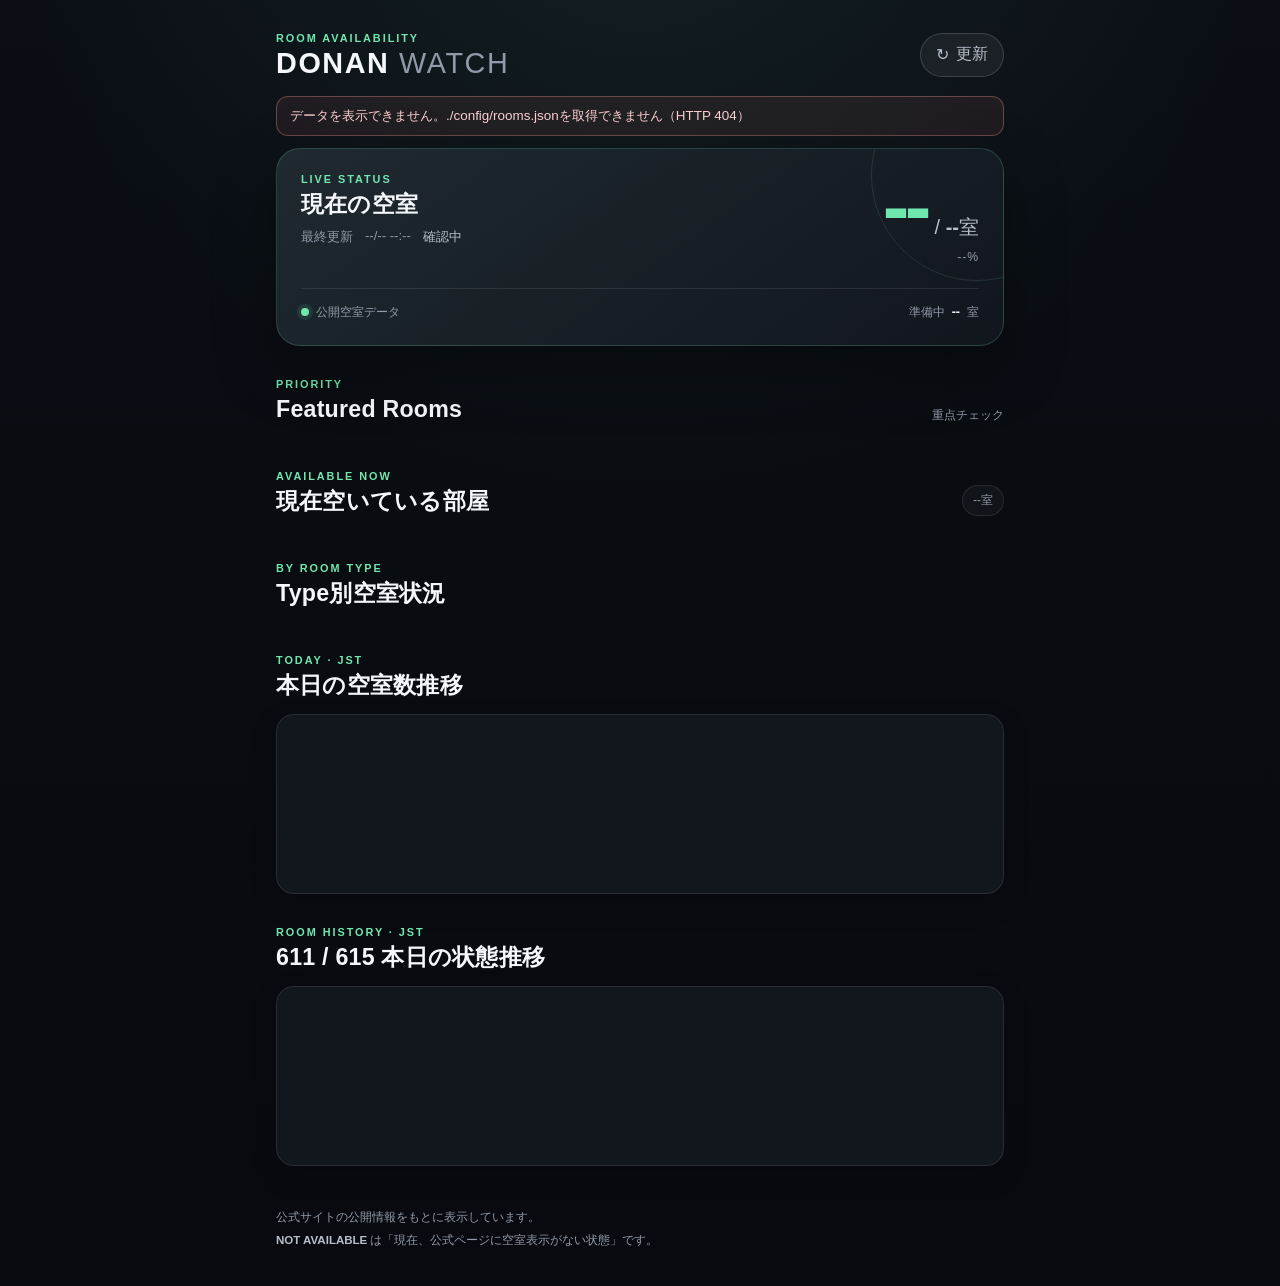
==== web/index.html @ cbb5644d "feat: add phase 4 mobile dashboard" ====
<!doctype html>
<html lang="ja">
  <head>
    <meta charset="utf-8">
    <meta name="viewport" content="width=device-width, initial-scale=1, viewport-fit=cover">
    <meta name="theme-color" content="#0a0d12">
    <meta name="color-scheme" content="dark">
    <meta name="apple-mobile-web-app-capable" content="yes">
    <meta name="apple-mobile-web-app-status-bar-style" content="black-translucent">
    <meta name="description" content="ホテル アイリーンドナン町田の公開空室データを確認する個人用ダッシュボード">
    <meta property="og:title" content="DONAN WATCH">
    <meta property="og:description" content="現在の空室と本日の推移を、スマートフォンからすばやく確認。">
    <meta property="og:type" content="website">
    <title>DONAN WATCH</title>
    <link rel="icon" href="./favicon.svg" type="image/svg+xml">
    <link rel="stylesheet" href="./styles.css">
  </head>
  <body>
    <div class="ambient ambient-one" aria-hidden="true"></div>
    <div class="ambient ambient-two" aria-hidden="true"></div>

    <header class="site-header">
      <div>
        <p class="eyebrow">ROOM AVAILABILITY</p>
        <h1>DONAN <span>WATCH</span></h1>
      </div>
      <button class="refresh-button" id="refresh-button" type="button" aria-label="最新データに更新">
        <span aria-hidden="true">↻</span>
        更新
      </button>
    </header>

    <main>
      <div class="status-message" id="status-message" role="status" aria-live="polite">データを読み込んでいます…</div>

      <section class="hero-card" aria-labelledby="availability-heading">
        <div class="hero-copy">
          <p class="section-kicker">LIVE STATUS</p>
          <h2 id="availability-heading">現在の空室</h2>
          <p class="update-line">
            最終更新 <time id="updated-at">--/-- --:--</time>
            <span id="elapsed-time">確認中</span>
          </p>
        </div>
        <div class="availability-total" aria-live="polite">
          <strong id="available-count">--</strong>
          <span>/ <b id="total-rooms">--</b>室</span>
          <small id="availability-rate">--%</small>
        </div>
        <div class="hero-meta">
          <span><i class="status-dot" aria-hidden="true"></i>公開空室データ</span>
          <span>準備中 <b id="preparing-count">--</b>室</span>
        </div>
      </section>

      <section class="dashboard-section" aria-labelledby="featured-heading">
        <div class="section-heading">
          <div>
            <p class="section-kicker">PRIORITY</p>
            <h2 id="featured-heading">Featured Rooms</h2>
          </div>
          <p>重点チェック</p>
        </div>
        <div class="featured-grid" id="featured-rooms" aria-live="polite"></div>
      </section>

      <section class="dashboard-section" aria-labelledby="available-heading">
        <div class="section-heading">
          <div>
            <p class="section-kicker">AVAILABLE NOW</p>
            <h2 id="available-heading">現在空いている部屋</h2>
          </div>
          <span class="count-pill" id="room-count-pill">--室</span>
        </div>
        <div class="room-grid" id="available-rooms"></div>
      </section>

      <section class="dashboard-section" aria-labelledby="type-heading">
        <div class="section-heading">
          <div>
            <p class="section-kicker">BY ROOM TYPE</p>
            <h2 id="type-heading">Type別空室状況</h2>
          </div>
        </div>
        <div class="type-grid" id="type-summary"></div>
      </section>

      <section class="dashboard-section" aria-labelledby="trend-heading">
        <div class="section-heading">
          <div>
            <p class="section-kicker">TODAY · JST</p>
            <h2 id="trend-heading">本日の空室数推移</h2>
          </div>
        </div>
        <div class="chart-card" id="availability-chart"></div>
      </section>

      <section class="dashboard-section" aria-labelledby="timeline-heading">
        <div class="section-heading">
          <div>
            <p class="section-kicker">ROOM HISTORY · JST</p>
            <h2 id="timeline-heading">611 / 615 本日の状態推移</h2>
          </div>
        </div>
        <div class="timeline-card" id="featured-timeline"></div>
      </section>
    </main>

    <footer>
      <p>公式サイトの公開情報をもとに表示しています。</p>
      <p><strong>NOT AVAILABLE</strong> は「現在、公式ページに空室表示がない状態」です。</p>
    </footer>

    <noscript>このダッシュボードの表示にはJavaScriptが必要です。</noscript>
    <script type="module" src="./app.js"></script>
  </body>
</html>
---- web/styles.css ----
:root {
  color-scheme: dark;
  --bg: #090c11;
  --surface: rgba(20, 25, 33, 0.9);
  --surface-strong: #171d26;
  --surface-soft: #11161e;
  --line: rgba(255, 255, 255, 0.09);
  --line-strong: rgba(255, 255, 255, 0.15);
  --text: #f5f7fa;
  --muted: #909aa9;
  --muted-strong: #b6bfca;
  --accent: #71e7b0;
  --accent-strong: #38d895;
  --accent-soft: rgba(84, 224, 163, 0.12);
  --warning: #f1c978;
  --inactive: #8590a0;
  --danger: #ff8c8c;
  --radius-lg: 24px;
  --radius-md: 18px;
  --radius-sm: 12px;
  --shadow: 0 22px 60px rgba(0, 0, 0, 0.34);
  --page-width: 760px;
}

* {
  box-sizing: border-box;
}

html {
  min-width: 320px;
  background: var(--bg);
  font-family: -apple-system, BlinkMacSystemFont, "Helvetica Neue", "Hiragino Sans", "Yu Gothic UI", sans-serif;
  -webkit-text-size-adjust: 100%;
}

body {
  min-width: 320px;
  min-height: 100vh;
  margin: 0;
  overflow-x: hidden;
  background:
    radial-gradient(circle at 50% -10%, rgba(60, 119, 102, 0.16), transparent 40%),
    linear-gradient(180deg, #0b0f15 0%, var(--bg) 34%, #080a0f 100%);
  color: var(--text);
}

button,
input,
select {
  font: inherit;
}

button {
  color: inherit;
}

.ambient {
  position: fixed;
  z-index: -1;
  width: 260px;
  height: 260px;
  border-radius: 50%;
  filter: blur(100px);
  opacity: 0.11;
  pointer-events: none;
}

.ambient-one {
  top: 8%;
  right: -140px;
  background: var(--accent);
}

.ambient-two {
  bottom: 20%;
  left: -170px;
  background: #6684ff;
}

.site-header,
main,
footer {
  width: min(100%, var(--page-width));
  margin-inline: auto;
  padding-left: max(16px, env(safe-area-inset-left));
  padding-right: max(16px, env(safe-area-inset-right));
}

.site-header {
  display: flex;
  align-items: center;
  justify-content: space-between;
  gap: 16px;
  padding-top: max(22px, env(safe-area-inset-top));
  padding-bottom: 18px;
}

.eyebrow,
.section-kicker {
  margin: 0 0 5px;
  color: var(--accent);
  font-size: 0.68rem;
  font-weight: 800;
  letter-spacing: 0.18em;
}

h1,
h2,
p {
  margin-top: 0;
}

h1 {
  margin-bottom: 0;
  font-size: clamp(1.35rem, 7vw, 1.8rem);
  line-height: 1;
  letter-spacing: 0.055em;
}

h1 span {
  color: var(--muted);
  font-weight: 400;
}

h2 {
  margin-bottom: 0;
  font-size: clamp(1.14rem, 5vw, 1.45rem);
  line-height: 1.25;
  letter-spacing: 0.01em;
}

.refresh-button {
  display: inline-flex;
  min-height: 44px;
  align-items: center;
  gap: 7px;
  padding: 0 15px;
  border: 1px solid var(--line-strong);
  border-radius: 999px;
  background: rgba(255, 255, 255, 0.055);
  color: var(--muted-strong);
  cursor: pointer;
  transition: background 160ms ease, border-color 160ms ease, transform 160ms ease;
}

.refresh-button:hover,
.refresh-button:focus-visible {
  border-color: rgba(113, 231, 176, 0.55);
  background: var(--accent-soft);
  color: var(--text);
}

.refresh-button:active {
  transform: scale(0.97);
}

.refresh-button[disabled] {
  cursor: wait;
  opacity: 0.55;
}

.status-message {
  margin-bottom: 12px;
  padding: 10px 13px;
  border: 1px solid var(--line);
  border-radius: var(--radius-sm);
  background: rgba(255, 255, 255, 0.035);
  color: var(--muted-strong);
  font-size: 0.84rem;
}

.status-message:empty {
  display: none;
}

.status-message.error {
  border-color: rgba(255, 140, 140, 0.35);
  background: rgba(255, 140, 140, 0.08);
  color: #ffd1d1;
}

.hero-card {
  position: relative;
  display: grid;
  grid-template-columns: 1fr auto;
  gap: 24px 16px;
  overflow: hidden;
  padding: 24px;
  border: 1px solid rgba(113, 231, 176, 0.2);
  border-radius: var(--radius-lg);
  background:
    linear-gradient(145deg, rgba(31, 42, 48, 0.96), rgba(17, 22, 30, 0.96)),
    var(--surface);
  box-shadow: var(--shadow);
}

.hero-card::after {
  position: absolute;
  top: -80px;
  right: -80px;
  width: 210px;
  height: 210px;
  border: 1px solid rgba(113, 231, 176, 0.13);
  border-radius: 50%;
  content: "";
}

.hero-copy,
.availability-total,
.hero-meta {
  position: relative;
  z-index: 1;
}

.update-line {
  display: flex;
  flex-wrap: wrap;
  gap: 6px 12px;
  margin: 9px 0 0;
  color: var(--muted);
  font-size: 0.82rem;
}

.update-line span {
  color: var(--muted-strong);
}

.availability-total {
  display: grid;
  grid-template-columns: auto auto;
  align-content: center;
  align-items: baseline;
  text-align: right;
}

.availability-total strong {
  color: var(--accent);
  font-size: clamp(3.15rem, 16vw, 5rem);
  font-weight: 750;
  line-height: 0.85;
  letter-spacing: -0.06em;
}

.availability-total span {
  margin-left: 8px;
  color: var(--muted-strong);
  font-size: clamp(1rem, 4vw, 1.25rem);
}

.availability-total small {
  grid-column: 1 / -1;
  margin-top: 9px;
  color: var(--muted);
  font-size: 0.76rem;
  letter-spacing: 0.08em;
}

.hero-meta {
  display: flex;
  grid-column: 1 / -1;
  flex-wrap: wrap;
  justify-content: space-between;
  gap: 10px 16px;
  padding-top: 15px;
  border-top: 1px solid var(--line);
  color: var(--muted);
  font-size: 0.78rem;
}

.hero-meta span {
  display: inline-flex;
  align-items: center;
  gap: 7px;
}

.hero-meta b {
  color: var(--text);
}

.status-dot {
  width: 8px;
  height: 8px;
  border-radius: 50%;
  background: var(--accent);
  box-shadow: 0 0 0 4px rgba(113, 231, 176, 0.1);
}

.dashboard-section {
  margin-top: 32px;
}

.section-heading {
  display: flex;
  align-items: flex-end;
  justify-content: space-between;
  gap: 16px;
  margin-bottom: 14px;
}

.section-heading > p,
.section-heading > span {
  margin: 0;
  color: var(--muted);
  font-size: 0.76rem;
}

.featured-grid {
  display: grid;
  grid-template-columns: repeat(3, minmax(0, 1fr));
  gap: 10px;
}

.featured-card,
.room-card,
.type-card,
.chart-card,
.timeline-card {
  border: 1px solid var(--line);
  background: var(--surface);
  box-shadow: 0 10px 28px rgba(0, 0, 0, 0.16);
}

.chart-card svg {
  display: block;
  width: 100%;
  height: auto;
  overflow: visible;
}

.chart-grid-line {
  stroke: rgba(255, 255, 255, 0.08);
  stroke-width: 1;
}

.chart-axis-label,
.chart-time-label {
  fill: var(--muted);
  font-family: inherit;
  font-size: 12px;
}

.chart-line {
  fill: none;
  stroke: var(--accent);
  stroke-linecap: round;
  stroke-linejoin: round;
  stroke-width: 3;
  vector-effect: non-scaling-stroke;
}

.chart-dot {
  fill: var(--surface-strong);
  stroke: var(--accent);
  stroke-width: 3;
  vector-effect: non-scaling-stroke;
}

.data-note {
  margin: 6px 0 0;
  color: var(--muted);
  font-size: 0.76rem;
  text-align: center;
}

.timeline-card {
  padding: 0;
}

.timeline-scroll {
  max-width: 100%;
  overflow-x: auto;
  overscroll-behavior-inline: contain;
  scrollbar-color: var(--line-strong) transparent;
  -webkit-overflow-scrolling: touch;
}

.timeline-scroll:focus-visible {
  outline: 2px solid var(--accent);
  outline-offset: -3px;
}

.timeline-grid {
  display: grid;
  grid-template-columns: 68px repeat(var(--timeline-count), 68px);
  min-width: max-content;
}

.timeline-grid > * {
  display: flex;
  min-height: 54px;
  align-items: center;
  justify-content: center;
  border-right: 1px solid var(--line);
  border-bottom: 1px solid var(--line);
}

.timeline-corner,
.timeline-room {
  position: sticky;
  left: 0;
  z-index: 2;
  background: #171d26;
}

.timeline-corner,
.timeline-time {
  min-height: 42px;
  color: var(--muted);
  font-size: 0.68rem;
}

.timeline-room {
  color: var(--text);
  font-size: 1rem;
}

.timeline-status {
  flex-direction: column;
  gap: 3px;
  color: var(--inactive);
  font-size: 0.6rem;
}

.timeline-status i {
  font-size: 1.06rem;
  font-style: normal;
  font-weight: 800;
}

.timeline-status.available {
  background: rgba(113, 231, 176, 0.055);
  color: var(--accent);
}

.featured-card {
  min-width: 0;
  padding: 16px 12px;
  border-radius: var(--radius-md);
}

.featured-card.available {
  border-color: rgba(113, 231, 176, 0.35);
  background: linear-gradient(160deg, rgba(50, 100, 79, 0.32), var(--surface));
}

.room-number {
  display: block;
  margin-bottom: 5px;
  font-size: clamp(1.5rem, 8vw, 2rem);
  line-height: 1;
  letter-spacing: 0.01em;
}

.room-type {
  color: var(--muted);
  font-size: 0.74rem;
}

.state-badge {
  display: inline-flex;
  min-height: 25px;
  align-items: center;
  gap: 5px;
  max-width: 100%;
  margin-top: 14px;
  color: var(--inactive);
  font-size: clamp(0.58rem, 2.7vw, 0.68rem);
  font-weight: 800;
  letter-spacing: 0.04em;
}

.state-badge::before {
  width: 7px;
  height: 7px;
  flex: 0 0 auto;
  border: 1px solid currentColor;
  border-radius: 50%;
  content: "";
}

.available .state-badge {
  color: var(--accent);
}

.available .state-badge::before {
  border-color: var(--accent);
  background: var(--accent);
}

.room-grid {
  display: grid;
  grid-template-columns: repeat(2, minmax(0, 1fr));
  gap: 10px;
}

.room-card {
  display: flex;
  min-width: 0;
  align-items: center;
  justify-content: space-between;
  gap: 10px;
  padding: 15px 16px;
  border-radius: var(--radius-md);
}

.room-card .room-number {
  margin: 0;
  font-size: 1.35rem;
}

.room-card .room-type {
  padding: 6px 9px;
  border-radius: 999px;
  background: var(--accent-soft);
  color: var(--accent);
  white-space: nowrap;
}

.count-pill {
  padding: 6px 10px;
  border: 1px solid var(--line);
  border-radius: 999px;
  background: rgba(255, 255, 255, 0.035);
}

.type-grid {
  display: grid;
  grid-template-columns: repeat(3, minmax(0, 1fr));
  gap: 9px;
}

.type-card {
  min-width: 0;
  padding: 14px;
  border-radius: var(--radius-sm);
}

.type-card header {
  display: flex;
  align-items: baseline;
  justify-content: space-between;
  gap: 6px;
}

.type-card strong {
  color: var(--muted-strong);
  font-size: 0.82rem;
}

.type-card span {
  color: var(--text);
  font-size: 0.95rem;
  font-weight: 700;
}

.type-bar {
  height: 4px;
  margin-top: 11px;
  overflow: hidden;
  border-radius: 999px;
  background: rgba(255, 255, 255, 0.07);
}

.type-bar i {
  display: block;
  height: 100%;
  border-radius: inherit;
  background: var(--accent);
}

.chart-card,
.timeline-card {
  min-height: 180px;
  padding: 16px;
  overflow: hidden;
  border-radius: var(--radius-md);
}

.empty-state {
  grid-column: 1 / -1;
  margin: 0;
  padding: 24px 16px;
  border: 1px dashed var(--line-strong);
  border-radius: var(--radius-md);
  color: var(--muted);
  text-align: center;
}

footer {
  padding-top: 42px;
  padding-bottom: max(32px, env(safe-area-inset-bottom));
  color: var(--muted);
  font-size: 0.72rem;
  line-height: 1.65;
}

footer p {
  margin-bottom: 4px;
}

footer strong {
  color: var(--muted-strong);
}

noscript {
  display: block;
  padding: 20px;
  color: var(--danger);
  text-align: center;
}

@media (max-width: 420px) {
  .hero-card {
    grid-template-columns: 1fr;
    gap: 20px;
    padding: 21px 18px;
  }

  .availability-total {
    grid-template-columns: auto 1fr;
    justify-content: start;
    text-align: left;
  }

  .hero-meta {
    grid-column: 1;
  }

  .featured-card {
    padding: 15px 10px;
  }

  .type-grid {
    grid-template-columns: repeat(2, minmax(0, 1fr));
  }
}

@media (min-width: 620px) {
  .site-header {
    padding-top: 32px;
  }

  .room-grid {
    grid-template-columns: repeat(3, minmax(0, 1fr));
  }

  .type-grid {
    grid-template-columns: repeat(5, minmax(0, 1fr));
  }
}

@media (prefers-reduced-motion: reduce) {
  *,
  *::before,
  *::after {
    scroll-behavior: auto !important;
    transition-duration: 0.01ms !important;
  }
}
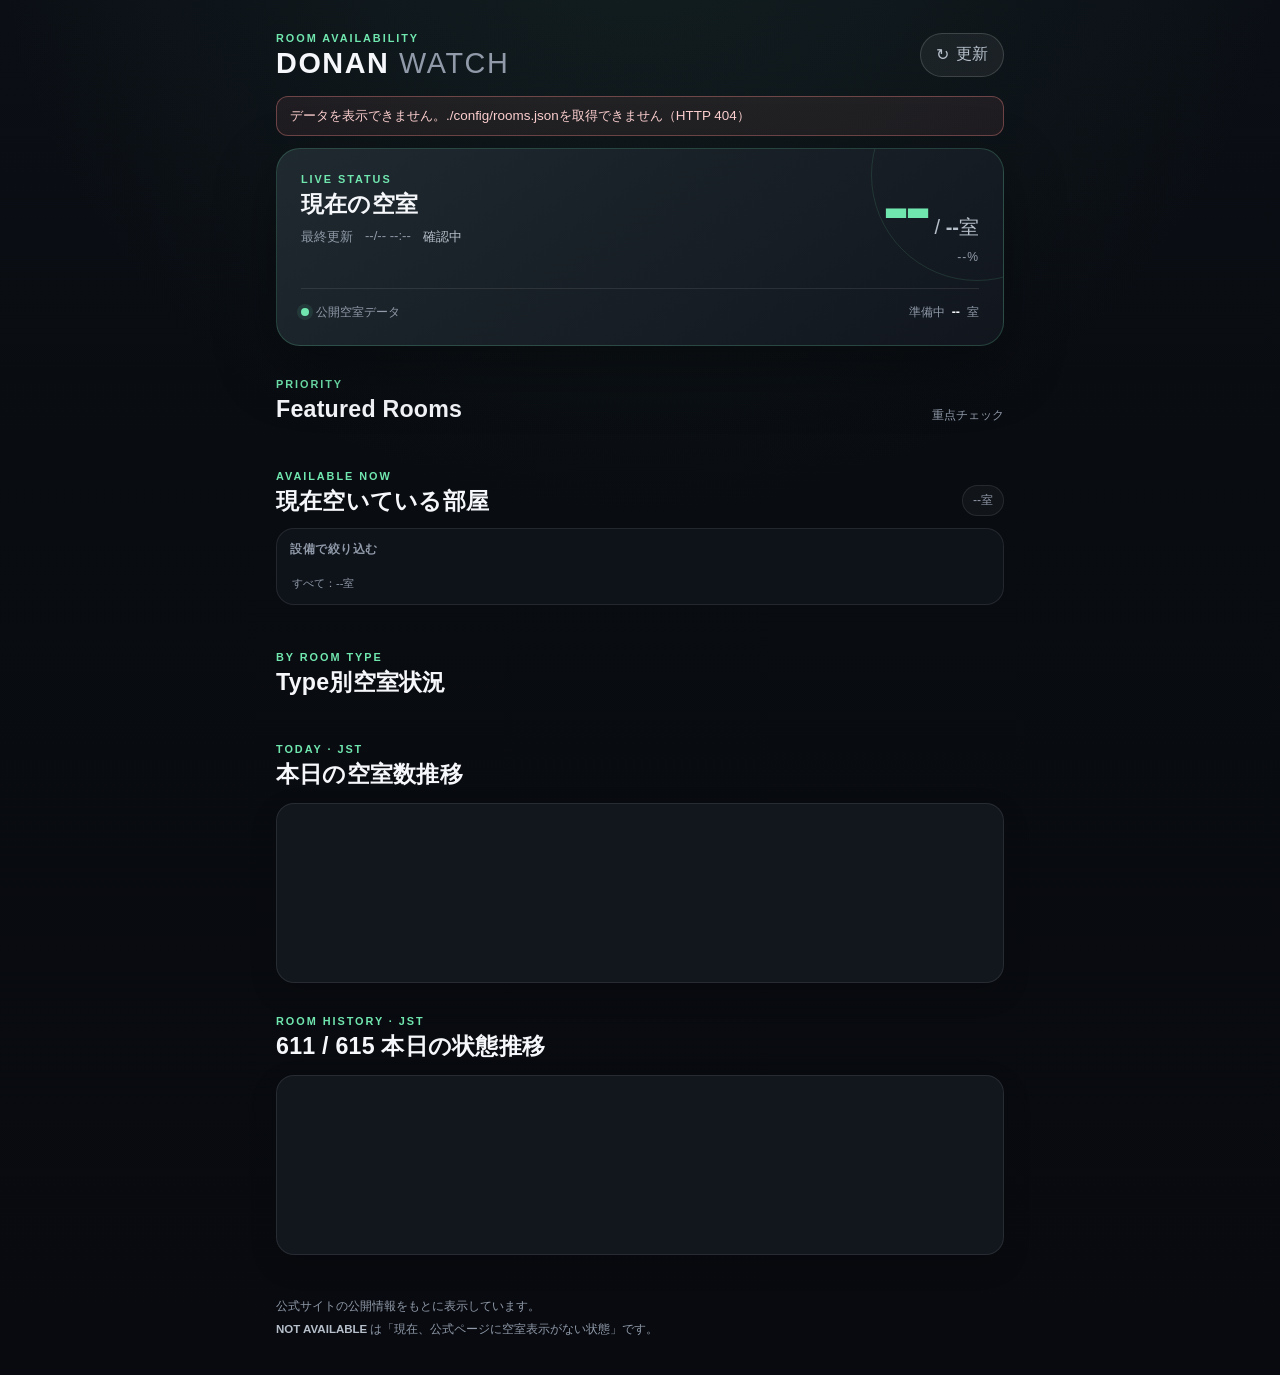
==== commit 9216010e: "feat: add room facility filters and badges" ====
--- a/web/index.html
+++ b/web/index.html
@@ -72,6 +72,16 @@
           </div>
           <span class="count-pill" id="room-count-pill">--室</span>
         </div>
+        <div class="facility-filter-panel">
+          <p class="facility-filter-label" id="facility-filter-label">設備で絞り込む</p>
+          <div
+            class="facility-filters"
+            id="facility-filters"
+            role="group"
+            aria-labelledby="facility-filter-label"
+          ></div>
+          <p class="filter-result-summary" id="filter-result-summary" aria-live="polite">すべて：--室</p>
+        </div>
         <div class="room-grid" id="available-rooms"></div>
       </section>
 
--- a/web/styles.css
+++ b/web/styles.css
@@ -456,6 +456,38 @@
   font-size: 0.74rem;
 }
 
+.facility-chips {
+  display: flex;
+  flex-wrap: wrap;
+  gap: 6px;
+  margin-top: 12px;
+}
+
+.facility-chip {
+  display: inline-flex;
+  min-width: 0;
+  min-height: 25px;
+  align-items: center;
+  gap: 4px;
+  padding: 4px 7px;
+  border: 1px solid rgba(113, 231, 176, 0.16);
+  border-radius: 999px;
+  background: rgba(113, 231, 176, 0.075);
+  color: var(--muted-strong);
+  font-size: 0.65rem;
+  line-height: 1.15;
+  white-space: nowrap;
+}
+
+.featured-card .facility-chips {
+  min-height: 56px;
+}
+
+.featured-card .facility-chip {
+  padding-inline: 6px;
+  font-size: 0.61rem;
+}
+
 .state-badge {
   display: inline-flex;
   min-height: 25px;
@@ -494,13 +526,17 @@
 }
 
 .room-card {
+  min-width: 0;
+  padding: 15px 16px;
+  border-radius: var(--radius-md);
+}
+
+.room-card-header {
   display: flex;
   min-width: 0;
   align-items: center;
   justify-content: space-between;
   gap: 10px;
-  padding: 15px 16px;
-  border-radius: var(--radius-md);
 }
 
 .room-card .room-number {
@@ -523,6 +559,69 @@
   background: rgba(255, 255, 255, 0.035);
 }
 
+.facility-filter-panel {
+  margin: -2px 0 14px;
+  padding: 13px;
+  border: 1px solid var(--line);
+  border-radius: var(--radius-md);
+  background: rgba(17, 22, 30, 0.72);
+}
+
+.facility-filter-label {
+  margin: 0 0 9px;
+  color: var(--muted);
+  font-size: 0.72rem;
+  font-weight: 700;
+  letter-spacing: 0.05em;
+}
+
+.facility-filters {
+  display: flex;
+  flex-wrap: wrap;
+  gap: 7px;
+}
+
+.facility-filter {
+  display: inline-flex;
+  min-height: 44px;
+  align-items: center;
+  justify-content: center;
+  gap: 5px;
+  padding: 8px 11px;
+  border: 1px solid var(--line-strong);
+  border-radius: 999px;
+  background: rgba(255, 255, 255, 0.035);
+  color: var(--muted-strong);
+  cursor: pointer;
+  font-size: 0.72rem;
+  font-weight: 700;
+  line-height: 1.1;
+  touch-action: manipulation;
+}
+
+.facility-filter:hover,
+.facility-filter:focus-visible {
+  border-color: rgba(113, 231, 176, 0.55);
+  color: var(--text);
+}
+
+.facility-filter:focus-visible {
+  outline: 2px solid var(--accent);
+  outline-offset: 2px;
+}
+
+.facility-filter.active {
+  border-color: rgba(113, 231, 176, 0.62);
+  background: var(--accent-soft);
+  color: var(--accent);
+}
+
+.filter-result-summary {
+  margin: 10px 2px 0;
+  color: var(--muted);
+  font-size: 0.7rem;
+}
+
 .type-grid {
   display: grid;
   grid-template-columns: repeat(3, minmax(0, 1fr));
@@ -630,8 +729,22 @@
     padding: 15px 10px;
   }
 
+  .room-grid {
+    grid-template-columns: 1fr;
+  }
+
   .type-grid {
     grid-template-columns: repeat(2, minmax(0, 1fr));
+  }
+}
+
+@media (max-width: 520px) {
+  .featured-grid {
+    grid-template-columns: 1fr;
+  }
+
+  .featured-card .facility-chips {
+    min-height: 0;
   }
 }
 
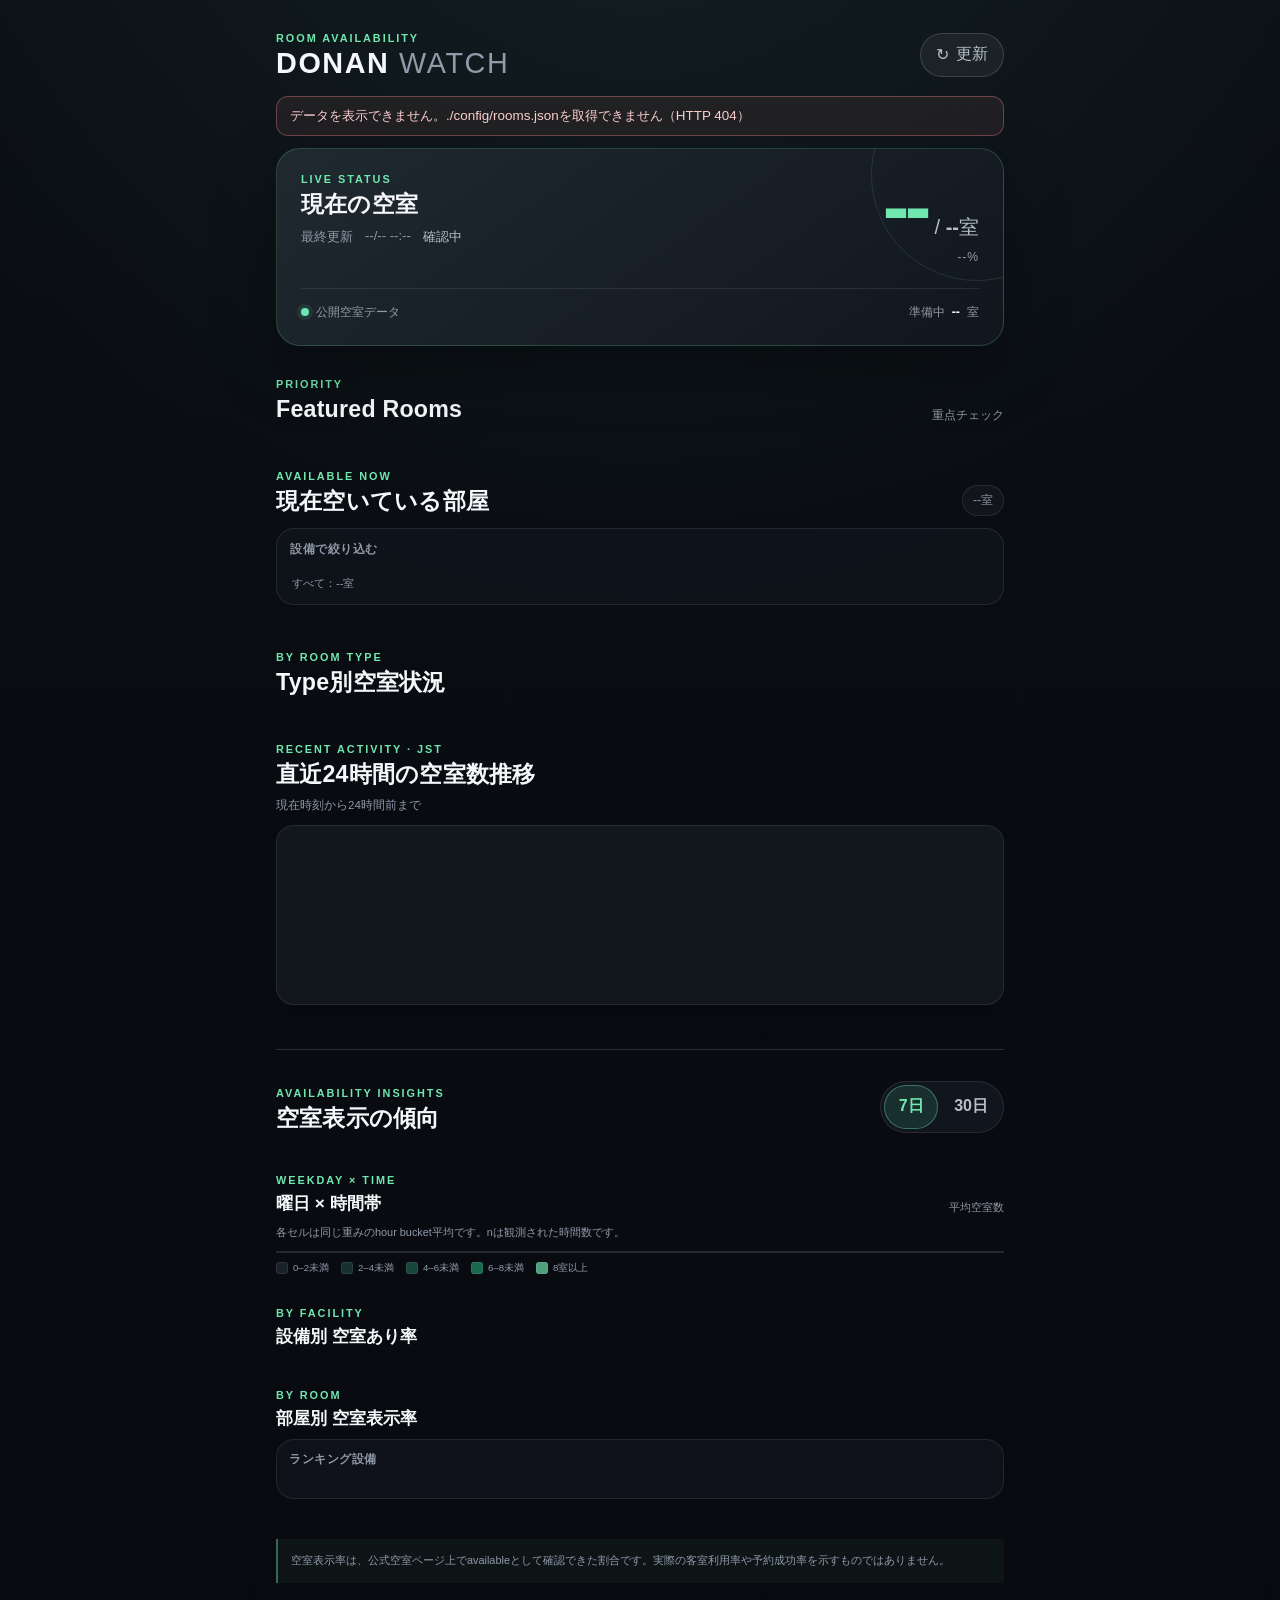
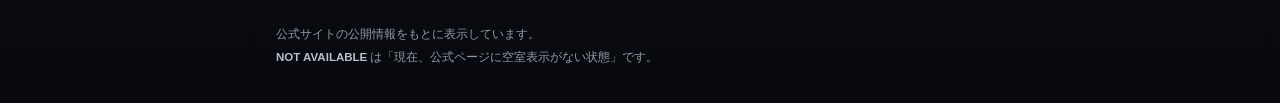
==== commit 7c34ca39: "feat: add availability insights dashboard" ====
--- a/web/index.html
+++ b/web/index.html
@@ -13,7 +13,7 @@
     <meta property="og:type" content="website">
     <title>DONAN WATCH</title>
     <link rel="icon" href="./favicon.svg" type="image/svg+xml">
-    <link rel="stylesheet" href="./styles.css">
+    <link rel="stylesheet" href="./styles.css?v=4.2">
   </head>
   <body>
     <div class="ambient ambient-one" aria-hidden="true"></div>
@@ -98,21 +98,74 @@
       <section class="dashboard-section" aria-labelledby="trend-heading">
         <div class="section-heading">
           <div>
-            <p class="section-kicker">TODAY · JST</p>
-            <h2 id="trend-heading">本日の空室数推移</h2>
+            <p class="section-kicker">RECENT ACTIVITY · JST</p>
+            <h2 id="trend-heading">直近24時間の空室数推移</h2>
           </div>
         </div>
+        <p class="section-context" id="recent-range">現在時刻から24時間前まで</p>
         <div class="chart-card" id="availability-chart"></div>
       </section>
 
-      <section class="dashboard-section" aria-labelledby="timeline-heading">
+      <section class="dashboard-section analysis-section" aria-labelledby="insights-heading">
         <div class="section-heading">
           <div>
-            <p class="section-kicker">ROOM HISTORY · JST</p>
-            <h2 id="timeline-heading">611 / 615 本日の状態推移</h2>
+            <p class="section-kicker">AVAILABILITY INSIGHTS</p>
+            <h2 id="insights-heading">空室表示の傾向</h2>
+          </div>
+          <div class="period-switch" id="analysis-period-tabs" role="group" aria-label="分析期間">
+            <button type="button" data-hours="168" aria-pressed="true">7日</button>
+            <button type="button" data-hours="720" aria-pressed="false">30日</button>
           </div>
         </div>
-        <div class="timeline-card" id="featured-timeline"></div>
+        <p class="section-context" id="analysis-data-note" aria-live="polite"></p>
+        <div class="analysis-summary" id="analysis-summary" aria-live="polite"></div>
+
+        <section class="insight-block" aria-labelledby="heatmap-heading">
+          <div class="insight-heading">
+            <div>
+              <p class="section-kicker">WEEKDAY × TIME</p>
+              <h3 id="heatmap-heading">曜日 × 時間帯</h3>
+            </div>
+            <span>平均空室数</span>
+          </div>
+          <p class="insight-help" id="heatmap-help">各セルは同じ重みのhour bucket平均です。nは観測された時間数です。</p>
+          <div class="heatmap-scroll" id="availability-heatmap" tabindex="0" aria-label="曜日と時間帯の平均空室数。横にスクロールできます" aria-describedby="heatmap-help"></div>
+          <div class="heatmap-legend" aria-label="ヒートマップの固定色スケール">
+            <span><i class="heat-level-0"></i>0–2未満</span>
+            <span><i class="heat-level-1"></i>2–4未満</span>
+            <span><i class="heat-level-2"></i>4–6未満</span>
+            <span><i class="heat-level-3"></i>6–8未満</span>
+            <span><i class="heat-level-4"></i>8室以上</span>
+          </div>
+        </section>
+
+        <section class="insight-block" aria-labelledby="facility-insights-heading">
+          <div class="insight-heading">
+            <div>
+              <p class="section-kicker">BY FACILITY</p>
+              <h3 id="facility-insights-heading">設備別 空室あり率</h3>
+            </div>
+          </div>
+          <div class="facility-insight-grid" id="facility-insights"></div>
+        </section>
+
+        <section class="insight-block" aria-labelledby="ranking-heading">
+          <div class="insight-heading">
+            <div>
+              <p class="section-kicker">BY ROOM</p>
+              <h3 id="ranking-heading">部屋別 空室表示率</h3>
+            </div>
+          </div>
+          <div class="ranking-filter-panel">
+            <p class="facility-filter-label" id="ranking-filter-label">ランキング設備</p>
+            <div class="facility-filters" id="ranking-filters" role="group" aria-labelledby="ranking-filter-label"></div>
+            <p class="filter-result-summary" id="ranking-count-note" aria-live="polite"></p>
+          </div>
+          <ol class="room-ranking" id="room-ranking"></ol>
+          <button class="ranking-toggle" id="ranking-toggle" type="button" aria-expanded="false" hidden>すべて表示</button>
+        </section>
+
+        <p class="analysis-disclaimer">空室表示率は、公式空室ページ上でavailableとして確認できた割合です。実際の客室利用率や予約成功率を示すものではありません。</p>
       </section>
     </main>
 
@@ -122,6 +175,6 @@
     </footer>
 
     <noscript>このダッシュボードの表示にはJavaScriptが必要です。</noscript>
-    <script type="module" src="./app.js"></script>
+    <script type="module" src="./app.js?v=4.2"></script>
   </body>
 </html>
--- a/web/styles.css
+++ b/web/styles.css
@@ -304,6 +304,12 @@
   font-size: 0.76rem;
 }
 
+.section-context {
+  margin: -5px 0 12px;
+  color: var(--muted);
+  font-size: 0.72rem;
+}
+
 .featured-grid {
   display: grid;
   grid-template-columns: repeat(3, minmax(0, 1fr));
@@ -314,7 +320,9 @@
 .room-card,
 .type-card,
 .chart-card,
-.timeline-card {
+.summary-card,
+.facility-insight-card,
+.ranking-row {
   border: 1px solid var(--line);
   background: var(--surface);
   box-shadow: 0 10px 28px rgba(0, 0, 0, 0.16);
@@ -336,7 +344,7 @@
 .chart-time-label {
   fill: var(--muted);
   font-family: inherit;
-  font-size: 12px;
+  font-size: 14px;
 }
 
 .chart-line {
@@ -360,76 +368,6 @@
   color: var(--muted);
   font-size: 0.76rem;
   text-align: center;
-}
-
-.timeline-card {
-  padding: 0;
-}
-
-.timeline-scroll {
-  max-width: 100%;
-  overflow-x: auto;
-  overscroll-behavior-inline: contain;
-  scrollbar-color: var(--line-strong) transparent;
-  -webkit-overflow-scrolling: touch;
-}
-
-.timeline-scroll:focus-visible {
-  outline: 2px solid var(--accent);
-  outline-offset: -3px;
-}
-
-.timeline-grid {
-  display: grid;
-  grid-template-columns: 68px repeat(var(--timeline-count), 68px);
-  min-width: max-content;
-}
-
-.timeline-grid > * {
-  display: flex;
-  min-height: 54px;
-  align-items: center;
-  justify-content: center;
-  border-right: 1px solid var(--line);
-  border-bottom: 1px solid var(--line);
-}
-
-.timeline-corner,
-.timeline-room {
-  position: sticky;
-  left: 0;
-  z-index: 2;
-  background: #171d26;
-}
-
-.timeline-corner,
-.timeline-time {
-  min-height: 42px;
-  color: var(--muted);
-  font-size: 0.68rem;
-}
-
-.timeline-room {
-  color: var(--text);
-  font-size: 1rem;
-}
-
-.timeline-status {
-  flex-direction: column;
-  gap: 3px;
-  color: var(--inactive);
-  font-size: 0.6rem;
-}
-
-.timeline-status i {
-  font-size: 1.06rem;
-  font-style: normal;
-  font-weight: 800;
-}
-
-.timeline-status.available {
-  background: rgba(113, 231, 176, 0.055);
-  color: var(--accent);
 }
 
 .featured-card {
@@ -616,6 +554,11 @@
   color: var(--accent);
 }
 
+.facility-filter:disabled {
+  cursor: not-allowed;
+  opacity: 0.5;
+}
+
 .filter-result-summary {
   margin: 10px 2px 0;
   color: var(--muted);
@@ -667,12 +610,345 @@
   background: var(--accent);
 }
 
-.chart-card,
-.timeline-card {
+.chart-card {
   min-height: 180px;
   padding: 16px;
   overflow: hidden;
   border-radius: var(--radius-md);
+}
+
+.analysis-section {
+  margin-top: 44px;
+  padding-top: 31px;
+  border-top: 1px solid var(--line-strong);
+}
+
+.period-switch {
+  display: inline-flex;
+  flex: 0 0 auto;
+  gap: 4px;
+  padding: 3px;
+  border: 1px solid var(--line);
+  border-radius: 999px;
+  background: var(--surface-soft);
+}
+
+.period-switch button {
+  min-width: 54px;
+  min-height: 44px;
+  padding: 7px 12px;
+  border: 0;
+  border-radius: 999px;
+  background: transparent;
+  color: var(--muted-strong);
+  cursor: pointer;
+  font-weight: 750;
+  touch-action: manipulation;
+}
+
+.period-switch button[aria-pressed="true"] {
+  background: var(--accent-soft);
+  color: var(--accent);
+  box-shadow: inset 0 0 0 1px rgba(113, 231, 176, 0.38);
+}
+
+.period-switch button:focus-visible,
+.ranking-toggle:focus-visible {
+  outline: 2px solid var(--accent);
+  outline-offset: 2px;
+}
+
+.analysis-summary {
+  display: grid;
+  grid-template-columns: repeat(2, minmax(0, 1fr));
+  gap: 9px;
+  margin-top: 14px;
+}
+
+.summary-card {
+  min-width: 0;
+  padding: 14px;
+  border-radius: var(--radius-sm);
+}
+
+.summary-card:last-child {
+  grid-column: 1 / -1;
+}
+
+.summary-card span {
+  display: block;
+  margin-bottom: 5px;
+  color: var(--muted);
+  font-size: 0.67rem;
+}
+
+.summary-card strong {
+  font-size: 1.08rem;
+}
+
+.insight-block {
+  margin-top: 32px;
+}
+
+.insight-heading {
+  display: flex;
+  align-items: flex-end;
+  justify-content: space-between;
+  gap: 12px;
+  margin-bottom: 9px;
+}
+
+.insight-heading h3 {
+  margin: 0;
+  font-size: 1.08rem;
+}
+
+.insight-heading > span,
+.insight-help {
+  color: var(--muted);
+  font-size: 0.68rem;
+}
+
+.insight-help {
+  margin: 0 0 10px;
+  line-height: 1.55;
+}
+
+.heatmap-scroll {
+  max-width: 100%;
+  overflow-x: auto;
+  border: 1px solid var(--line);
+  border-radius: var(--radius-md);
+  background: var(--surface-soft);
+  overscroll-behavior-inline: contain;
+  scrollbar-color: var(--line-strong) transparent;
+  -webkit-overflow-scrolling: touch;
+}
+
+.heatmap-scroll:focus-visible {
+  outline: 2px solid var(--accent);
+  outline-offset: 2px;
+}
+
+.heatmap-table {
+  width: 100%;
+  min-width: 650px;
+  border-collapse: separate;
+  border-spacing: 4px;
+  padding: 5px;
+  table-layout: fixed;
+}
+
+.heatmap-table th {
+  color: var(--muted-strong);
+  font-size: 0.68rem;
+  font-weight: 750;
+}
+
+.heatmap-table thead th {
+  height: 34px;
+}
+
+.heatmap-table tbody th {
+  position: sticky;
+  left: 5px;
+  z-index: 1;
+  width: 58px;
+  border-radius: 8px;
+  background: #171d26;
+}
+
+.heatmap-cell {
+  height: 54px;
+  border: 1px solid rgba(255, 255, 255, 0.07);
+  border-radius: 9px;
+  color: var(--text);
+  text-align: center;
+}
+
+.heatmap-cell strong,
+.heatmap-cell small {
+  display: block;
+}
+
+.heatmap-cell strong {
+  font-size: 0.82rem;
+}
+
+.heatmap-cell small {
+  margin-top: 3px;
+  color: rgba(255, 255, 255, 0.67);
+  font-size: 0.57rem;
+}
+
+.heat-empty { background: rgba(255, 255, 255, 0.025); color: var(--muted); }
+.heat-level-0 { background: rgba(108, 126, 147, 0.18); }
+.heat-level-1 { background: rgba(66, 145, 132, 0.27); }
+.heat-level-2 { background: rgba(53, 184, 137, 0.35); }
+.heat-level-3 { background: rgba(45, 210, 145, 0.48); }
+.heat-level-4 { background: rgba(113, 231, 176, 0.68); color: #07100c; }
+
+.heatmap-legend {
+  display: flex;
+  flex-wrap: wrap;
+  gap: 7px 12px;
+  margin-top: 9px;
+  color: var(--muted);
+  font-size: 0.6rem;
+}
+
+.heatmap-legend span {
+  display: inline-flex;
+  align-items: center;
+  gap: 5px;
+}
+
+.heatmap-legend i {
+  width: 12px;
+  height: 12px;
+  border: 1px solid var(--line);
+  border-radius: 3px;
+}
+
+.facility-insight-grid {
+  display: grid;
+  grid-template-columns: repeat(2, minmax(0, 1fr));
+  gap: 9px;
+}
+
+.facility-insight-card {
+  min-width: 0;
+  padding: 14px;
+  border-radius: var(--radius-sm);
+}
+
+.facility-insight-card header {
+  display: flex;
+  align-items: center;
+  gap: 6px;
+  min-height: 34px;
+}
+
+.facility-insight-card header strong {
+  font-size: 0.76rem;
+}
+
+.facility-insight-card p {
+  display: flex;
+  align-items: baseline;
+  justify-content: space-between;
+  gap: 7px;
+  margin: 9px 0 5px;
+}
+
+.facility-insight-card p span,
+.facility-insight-card small {
+  color: var(--muted);
+  font-size: 0.62rem;
+}
+
+.facility-insight-card p b {
+  color: var(--accent);
+  font-size: 1rem;
+}
+
+.ranking-filter-panel {
+  margin-bottom: 12px;
+  padding: 12px;
+  border: 1px solid var(--line);
+  border-radius: var(--radius-md);
+  background: rgba(17, 22, 30, 0.72);
+}
+
+.room-ranking {
+  display: grid;
+  gap: 7px;
+  margin: 0;
+  padding: 0;
+  list-style: none;
+}
+
+.ranking-row {
+  display: grid;
+  grid-template-columns: 24px 1fr auto auto;
+  align-items: center;
+  gap: 5px 10px;
+  min-width: 0;
+  padding: 12px 13px;
+  border-radius: var(--radius-sm);
+}
+
+.rank-number {
+  color: var(--muted);
+  font-size: 0.68rem;
+  text-align: center;
+}
+
+.ranking-row > strong {
+  font-size: 1.05rem;
+}
+
+.ranking-type {
+  color: var(--muted);
+  font-size: 0.68rem;
+}
+
+.ranking-rate {
+  color: var(--accent);
+  font-size: 0.86rem;
+  font-weight: 750;
+}
+
+.ranking-bar {
+  grid-column: 2 / -1;
+  height: 3px;
+  overflow: hidden;
+  border-radius: 999px;
+  background: rgba(255, 255, 255, 0.07);
+}
+
+.ranking-bar b {
+  display: block;
+  height: 100%;
+  border-radius: inherit;
+  background: var(--accent);
+}
+
+.ranking-toggle {
+  width: 100%;
+  min-height: 44px;
+  margin-top: 10px;
+  border: 1px solid var(--line-strong);
+  border-radius: 999px;
+  background: rgba(255, 255, 255, 0.035);
+  color: var(--muted-strong);
+  cursor: pointer;
+  font-weight: 700;
+}
+
+.analysis-disclaimer {
+  margin: 28px 0 0;
+  padding: 13px;
+  border-left: 2px solid rgba(113, 231, 176, 0.4);
+  background: rgba(113, 231, 176, 0.045);
+  color: var(--muted);
+  font-size: 0.68rem;
+  line-height: 1.65;
+}
+
+.visually-hidden {
+  position: absolute;
+  width: 1px;
+  height: 1px;
+  padding: 0;
+  overflow: hidden;
+  clip: rect(0, 0, 0, 0);
+  white-space: nowrap;
+  border: 0;
+}
+
+[hidden] {
+  display: none !important;
 }
 
 .empty-state {
@@ -736,6 +1012,19 @@
   .type-grid {
     grid-template-columns: repeat(2, minmax(0, 1fr));
   }
+
+  .analysis-section > .section-heading {
+    align-items: flex-start;
+    flex-direction: column;
+  }
+
+  .period-switch {
+    align-self: stretch;
+  }
+
+  .period-switch button {
+    flex: 1;
+  }
 }
 
 @media (max-width: 520px) {
@@ -759,6 +1048,18 @@
 
   .type-grid {
     grid-template-columns: repeat(5, minmax(0, 1fr));
+  }
+
+  .analysis-summary {
+    grid-template-columns: repeat(5, minmax(0, 1fr));
+  }
+
+  .summary-card:last-child {
+    grid-column: auto;
+  }
+
+  .facility-insight-grid {
+    grid-template-columns: repeat(3, minmax(0, 1fr));
   }
 }
 
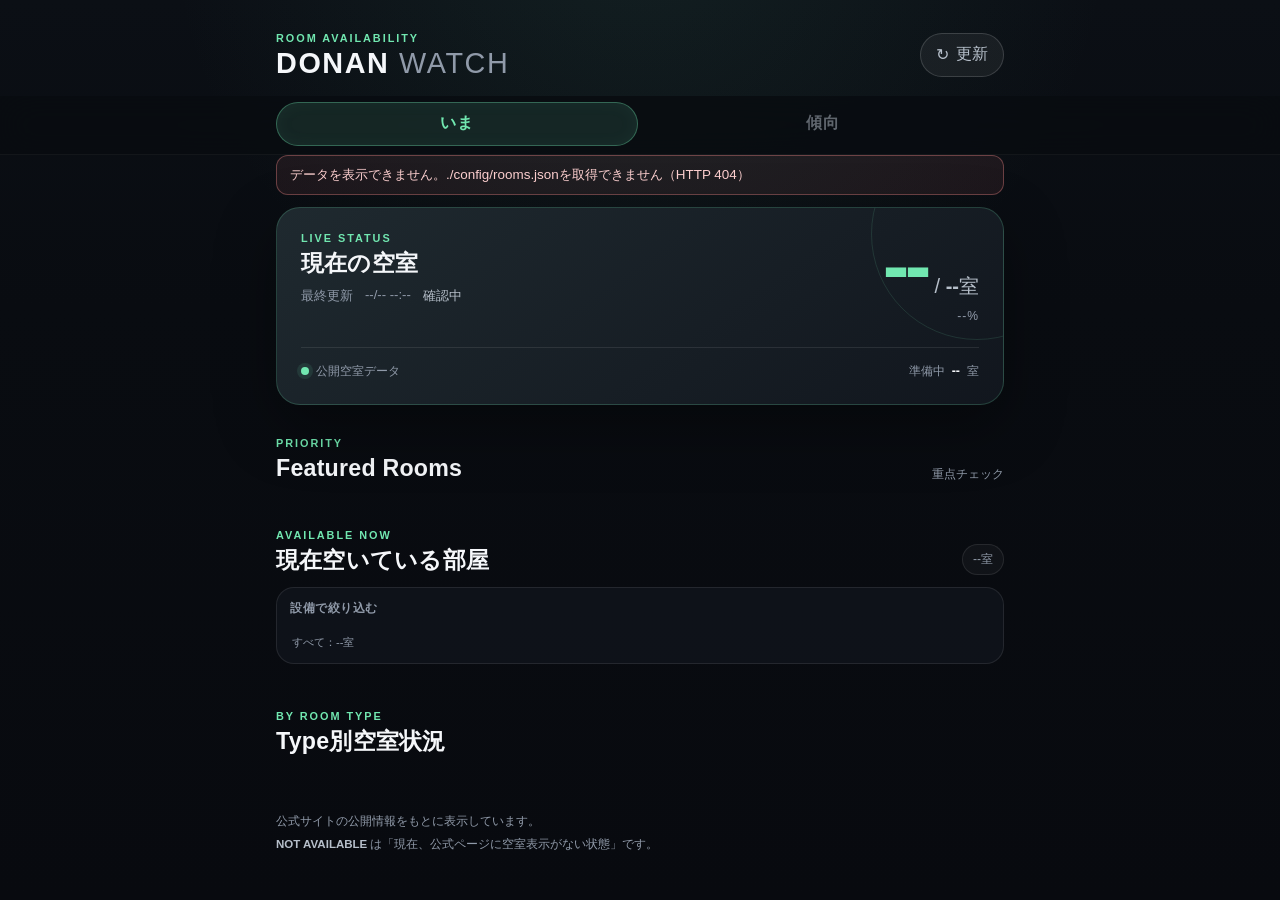
==== commit a1edd0d9: "feat: refine dashboard navigation and time insights" ====
--- a/web/index.html
+++ b/web/index.html
@@ -13,7 +13,7 @@
     <meta property="og:type" content="website">
     <title>DONAN WATCH</title>
     <link rel="icon" href="./favicon.svg" type="image/svg+xml">
-    <link rel="stylesheet" href="./styles.css?v=4.2">
+    <link rel="stylesheet" href="./styles.css?v=4.2.1">
   </head>
   <body>
     <div class="ambient ambient-one" aria-hidden="true"></div>
@@ -30,8 +30,40 @@
       </button>
     </header>
 
+    <nav class="view-tabs-shell" id="view-tabs-shell" aria-label="ダッシュボード表示">
+      <div class="view-tabs" id="view-tabs" role="tablist" aria-label="表示する画面">
+        <button
+          id="view-now-tab"
+          type="button"
+          role="tab"
+          aria-selected="true"
+          aria-controls="now-panel"
+          tabindex="0"
+          data-view="now"
+        >いま</button>
+        <button
+          id="view-trends-tab"
+          type="button"
+          role="tab"
+          aria-selected="false"
+          aria-controls="trends-panel"
+          tabindex="-1"
+          data-view="trends"
+          disabled
+        >傾向</button>
+      </div>
+    </nav>
+
     <main>
       <div class="status-message" id="status-message" role="status" aria-live="polite">データを読み込んでいます…</div>
+
+      <section
+        class="view-panel"
+        id="now-panel"
+        role="tabpanel"
+        aria-labelledby="view-now-tab"
+        tabindex="0"
+      >
 
       <section class="hero-card" aria-labelledby="availability-heading">
         <div class="hero-copy">
@@ -94,6 +126,19 @@
         </div>
         <div class="type-grid" id="type-summary"></div>
       </section>
+      </section>
+
+      <section
+        class="view-panel"
+        id="trends-panel"
+        role="tabpanel"
+        aria-labelledby="view-trends-tab"
+        aria-busy="false"
+        tabindex="0"
+        hidden
+      >
+        <div class="history-state" id="history-state" role="status" aria-live="polite" hidden></div>
+        <div id="trends-content" hidden>
 
       <section class="dashboard-section" aria-labelledby="trend-heading">
         <div class="section-heading">
@@ -121,15 +166,21 @@
         <div class="analysis-summary" id="analysis-summary" aria-live="polite"></div>
 
         <section class="insight-block" aria-labelledby="heatmap-heading">
-          <div class="insight-heading">
+          <div class="insight-heading time-trend-heading">
             <div>
               <p class="section-kicker">WEEKDAY × TIME</p>
-              <h3 id="heatmap-heading">曜日 × 時間帯</h3>
-            </div>
-            <span>平均空室数</span>
-          </div>
-          <p class="insight-help" id="heatmap-help">各セルは同じ重みのhour bucket平均です。nは観測された時間数です。</p>
-          <div class="heatmap-scroll" id="availability-heatmap" tabindex="0" aria-label="曜日と時間帯の平均空室数。横にスクロールできます" aria-describedby="heatmap-help"></div>
+              <h3 id="heatmap-heading">時間帯別の空室傾向</h3>
+            </div>
+            <div class="time-view-control">
+              <span id="time-view-label">表示範囲</span>
+              <div class="period-switch time-view-switch" id="time-view-tabs" role="group" aria-labelledby="time-view-label">
+                <button type="button" data-time-view="evening" aria-pressed="true">18–24時</button>
+                <button type="button" data-time-view="all-day" aria-pressed="false">全日</button>
+              </div>
+            </div>
+          </div>
+          <p class="insight-help" id="heatmap-help">18〜22時は1時間、22〜24時は15分単位です。nは使用した日付別bucket数です。</p>
+          <div class="heatmap-scroll" id="availability-heatmap" tabindex="0" aria-label="時間帯別の平均空室数。横にスクロールできます" aria-describedby="heatmap-help"></div>
           <div class="heatmap-legend" aria-label="ヒートマップの固定色スケール">
             <span><i class="heat-level-0"></i>0–2未満</span>
             <span><i class="heat-level-1"></i>2–4未満</span>
@@ -167,6 +218,8 @@
 
         <p class="analysis-disclaimer">空室表示率は、公式空室ページ上でavailableとして確認できた割合です。実際の客室利用率や予約成功率を示すものではありません。</p>
       </section>
+        </div>
+      </section>
     </main>
 
     <footer>
@@ -175,6 +228,6 @@
     </footer>
 
     <noscript>このダッシュボードの表示にはJavaScriptが必要です。</noscript>
-    <script type="module" src="./app.js?v=4.2"></script>
+    <script type="module" src="./app.js?v=4.2.1"></script>
   </body>
 </html>
--- a/web/styles.css
+++ b/web/styles.css
@@ -78,6 +78,7 @@
 }
 
 .site-header,
+.view-tabs,
 main,
 footer {
   width: min(100%, var(--page-width));
@@ -93,6 +94,76 @@
   gap: 16px;
   padding-top: max(22px, env(safe-area-inset-top));
   padding-bottom: 18px;
+}
+
+.view-tabs-shell {
+  position: sticky;
+  z-index: 20;
+  top: 0;
+  padding: 6px 0 8px;
+  border-bottom: 1px solid rgba(255, 255, 255, 0.045);
+  background: rgba(9, 12, 17, 0.86);
+  backdrop-filter: blur(18px);
+  -webkit-backdrop-filter: blur(18px);
+}
+
+.view-tabs {
+  display: grid;
+  grid-template-columns: repeat(2, minmax(0, 1fr));
+  gap: 4px;
+}
+
+.view-tabs button {
+  min-height: 44px;
+  border: 1px solid transparent;
+  border-radius: 999px;
+  background: transparent;
+  color: var(--muted-strong);
+  cursor: pointer;
+  font-weight: 800;
+  letter-spacing: 0.08em;
+  touch-action: manipulation;
+  transition: background 160ms ease, border-color 160ms ease, color 160ms ease;
+}
+
+.view-tabs button[aria-selected="true"] {
+  border-color: rgba(113, 231, 176, 0.34);
+  background: rgba(113, 231, 176, 0.12);
+  color: var(--accent);
+  box-shadow: inset 0 0 18px rgba(113, 231, 176, 0.045);
+}
+
+.view-tabs button:focus-visible {
+  outline: 2px solid var(--accent);
+  outline-offset: 2px;
+}
+
+.view-tabs button:disabled {
+  cursor: wait;
+  opacity: 0.5;
+}
+
+.view-panel {
+  min-width: 0;
+  outline: none;
+}
+
+.view-panel.slide-from-right {
+  animation: panel-from-right 210ms ease-out both;
+}
+
+.view-panel.slide-from-left {
+  animation: panel-from-left 210ms ease-out both;
+}
+
+@keyframes panel-from-right {
+  from { opacity: 0; transform: translateX(14px); }
+  to { opacity: 1; transform: translateX(0); }
+}
+
+@keyframes panel-from-left {
+  from { opacity: 0; transform: translateX(-14px); }
+  to { opacity: 1; transform: translateX(0); }
 }
 
 .eyebrow,
@@ -177,6 +248,52 @@
   border-color: rgba(255, 140, 140, 0.35);
   background: rgba(255, 140, 140, 0.08);
   color: #ffd1d1;
+}
+
+.history-state {
+  margin-top: 24px;
+  padding: 34px 18px;
+  border: 1px solid var(--line);
+  border-radius: var(--radius-md);
+  background: var(--surface-soft);
+  color: var(--muted-strong);
+  text-align: center;
+}
+
+.history-state.loading::before {
+  display: inline-block;
+  width: 14px;
+  height: 14px;
+  margin-right: 9px;
+  border: 2px solid var(--line-strong);
+  border-top-color: var(--accent);
+  border-radius: 50%;
+  vertical-align: -2px;
+  content: "";
+  animation: loading-spin 800ms linear infinite;
+}
+
+.history-state.error {
+  border-color: rgba(255, 140, 140, 0.28);
+  color: #ffd1d1;
+}
+
+.history-state p {
+  margin-bottom: 14px;
+}
+
+.history-state button {
+  min-height: 44px;
+  padding: 0 18px;
+  border: 1px solid var(--line-strong);
+  border-radius: 999px;
+  background: rgba(255, 255, 255, 0.055);
+  color: var(--text);
+  cursor: pointer;
+}
+
+@keyframes loading-spin {
+  to { transform: rotate(360deg); }
 }
 
 .hero-card {
@@ -709,6 +826,21 @@
   font-size: 0.68rem;
 }
 
+.time-view-control {
+  display: grid;
+  justify-items: end;
+  gap: 5px;
+}
+
+.time-view-control > span {
+  color: var(--muted);
+  font-size: 0.62rem;
+}
+
+.time-view-switch button {
+  min-width: 78px;
+}
+
 .insight-help {
   margin: 0 0 10px;
   line-height: 1.55;
@@ -732,13 +864,20 @@
 
 .heatmap-table {
   width: 100%;
-  min-width: 650px;
   border-collapse: separate;
   border-spacing: 4px;
   padding: 5px;
   table-layout: fixed;
 }
 
+.heatmap-table.mode-evening {
+  min-width: 1010px;
+}
+
+.heatmap-table.mode-all-day {
+  min-width: 1610px;
+}
+
 .heatmap-table th {
   color: var(--muted-strong);
   font-size: 0.68rem;
@@ -746,20 +885,42 @@
 }
 
 .heatmap-table thead th {
-  height: 34px;
+  height: 45px;
+  line-height: 1.25;
+}
+
+.heatmap-table thead th:first-child {
+  position: sticky;
+  z-index: 3;
+  left: 5px;
+  width: 54px;
+  background: var(--surface-soft);
+}
+
+.heatmap-table thead th span,
+.heatmap-table thead th small {
+  display: block;
+}
+
+.heatmap-table thead th small {
+  color: var(--muted);
+  font-size: 0.57rem;
+  font-weight: 650;
 }
 
 .heatmap-table tbody th {
   position: sticky;
   left: 5px;
   z-index: 1;
-  width: 58px;
+  width: 54px;
+  min-width: 54px;
   border-radius: 8px;
   background: #171d26;
 }
 
 .heatmap-cell {
-  height: 54px;
+  width: 72px;
+  height: 56px;
   border: 1px solid rgba(255, 255, 255, 0.07);
   border-radius: 9px;
   color: var(--text);
@@ -769,6 +930,11 @@
 .heatmap-cell strong,
 .heatmap-cell small {
   display: block;
+}
+
+.heatmap-cell.is-low-sample {
+  opacity: 0.72;
+  filter: saturate(0.62);
 }
 
 .heatmap-cell strong {
@@ -1025,6 +1191,19 @@
   .period-switch button {
     flex: 1;
   }
+
+  .time-trend-heading {
+    align-items: stretch;
+    flex-direction: column;
+  }
+
+  .time-view-control {
+    justify-items: stretch;
+  }
+
+  .time-view-switch {
+    display: flex;
+  }
 }
 
 @media (max-width: 520px) {
